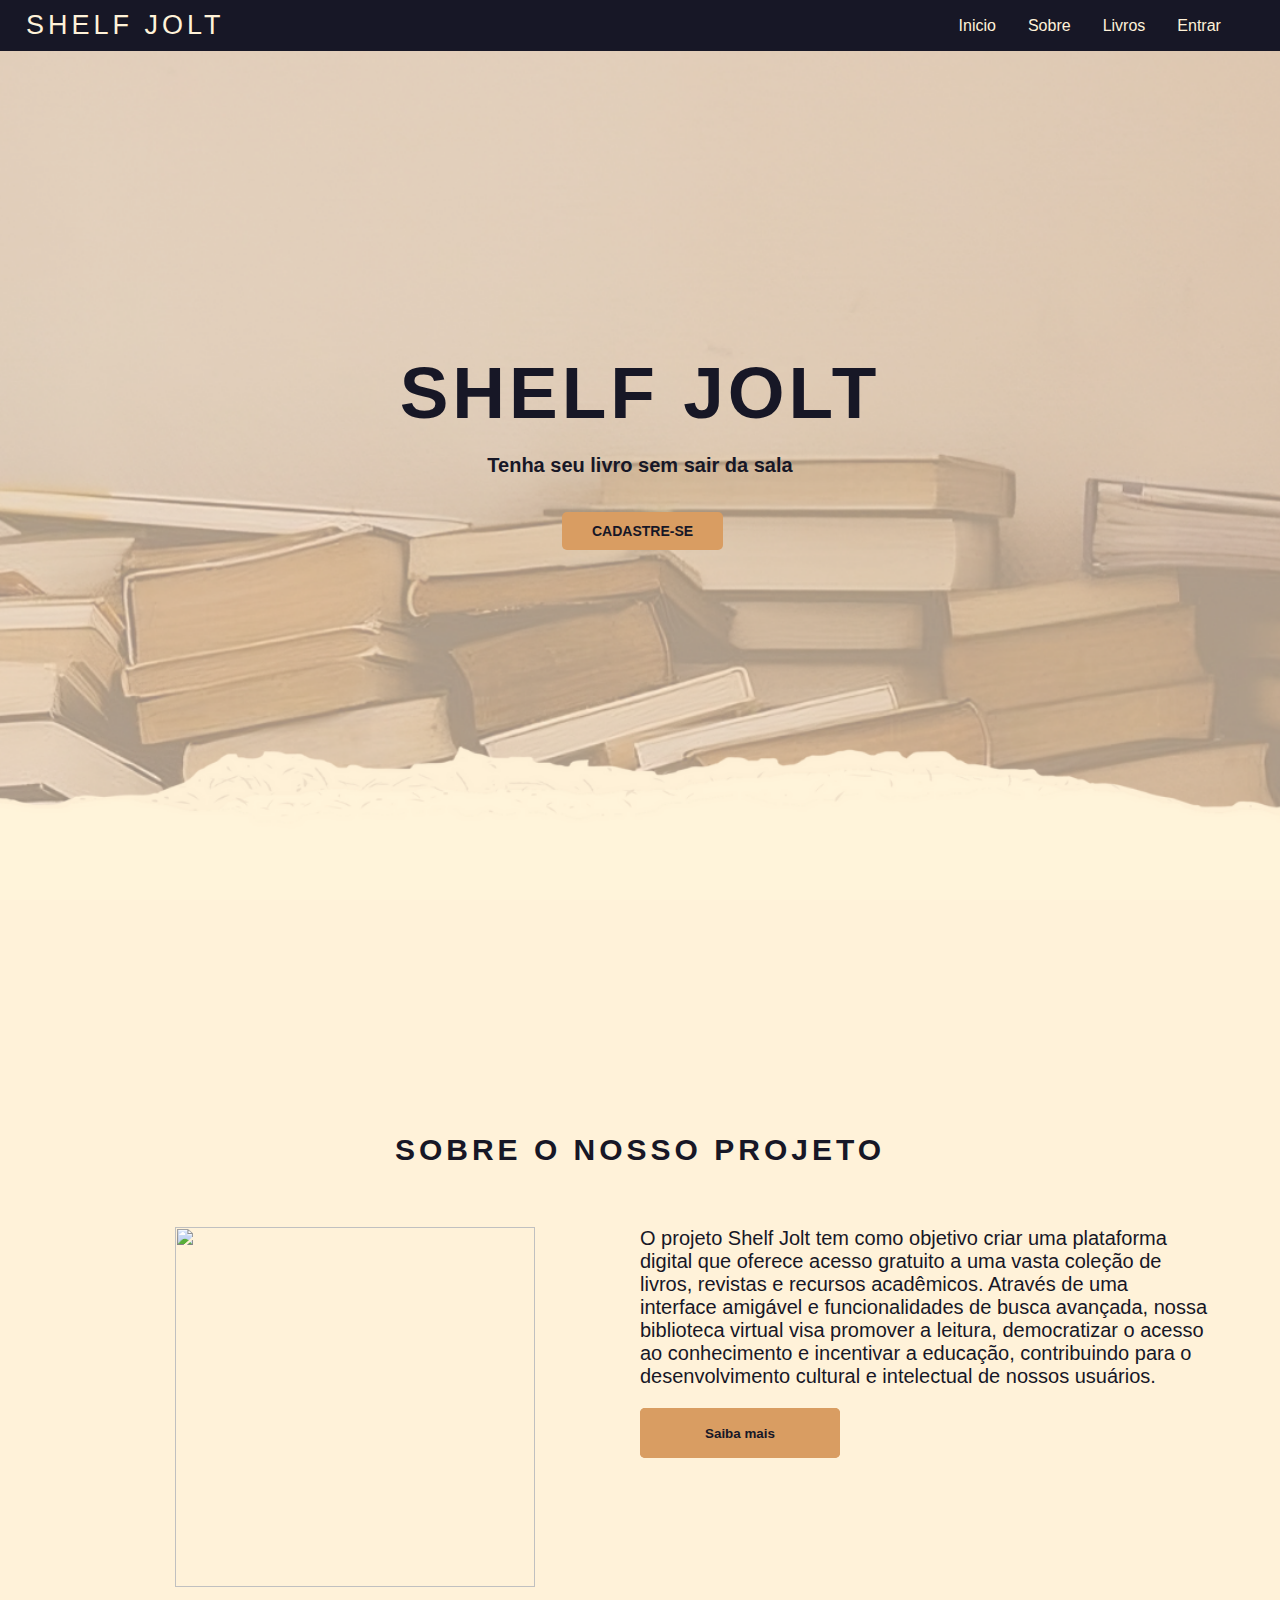
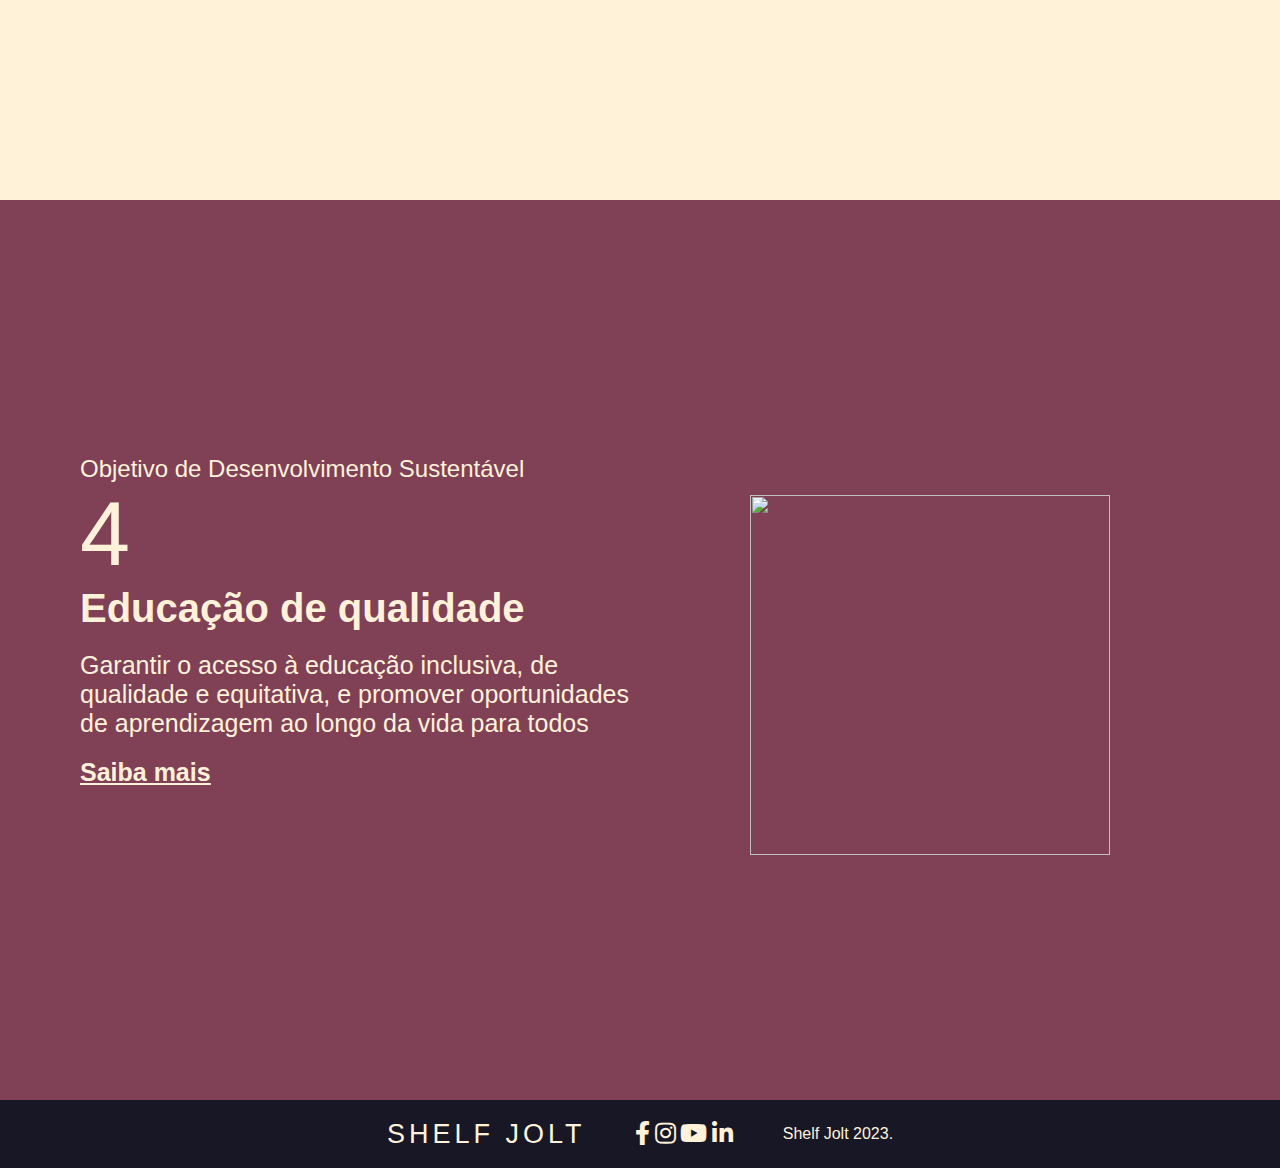
==== Pages/index.html @ 3d2c4061 "Add files via upload" ====
<!DOCTYPE html>
<html lang="pt-br">

<head>
  <link rel="shortcut icon" href="../Imgs_site/favicon.ico" type="image/x-icon">
  <link rel="stylesheet" href="../Styles/s.css" />
  <link rel="stylesheet" href="https://cdnjs.cloudflare.com/ajax/libs/font-awesome/5.13.0/css/all.min.css" />
  <meta charset="UTF-8" />
  <meta http-equiv="X-UA-Compatible" content="IE=edge" />
  <meta name="viewport" content="width=device-width, initial-scale=1.0" />
  <title>Shelf Jolt</title>
</head>

<body>
  <header>
    <nav class="nav">
      <input type="checkbox" id="nav-check" />
      <div class="nav-header">
        <div class="nav-title"><a href="../Pages/index.html">Shelf Jolt</a></div>
      </div>
      <div class="nav-btn">
        <label for="nav-check">
          <span class="span" id="span1"></span>
          <span class="span" id="span2"></span>
          <span class="span" id="span3"></span>
        </label>
      </div>
      <ul class="nav-list">
        <a href="../Pages/index.html" class="a1">Inicio</a>
        <a href="../Pages/Sobre.html" class="a1">Sobre</a>
        <a href="../Pages/Home.html" class="a1">Livros</a>
        <a href="../Pages/Login.html" class="a1">Entrar</a>
      </ul>
    </nav>
  </header>

  <div class="indsbr">
    <div class="banner">
      <h2 class="texx" id="text">Shelf Jolt</h2>
    </div>
    <div class="la">
      <h6 class="subt">Tenha seu livro sem sair da sala</h6>
    </div>
    <div class="la2">
      <a href="../Pages/Cadastro.html" class="bt btn">Cadastre-se</a>
    </div>
  </div>
  <div class="container2">
    <div class="titulo">Sobre o Nosso Projeto</div>
    <div class="conteudo2">
      <div class="conteudo">
        O projeto Shelf Jolt tem como objetivo criar uma plataforma digital que
        oferece acesso gratuito a uma vasta coleção de livros, revistas e
        recursos acadêmicos. Através de uma interface amigável e funcionalidades
        de busca avançada, nossa biblioteca virtual visa promover a leitura,
        democratizar o acesso ao conhecimento e incentivar a educação,
        contribuindo para o desenvolvimento cultural e intelectual de nossos
        usuários.
        <div class="ct_btm">
          <a href="../Pages/Sobre.html" class="sbm">
            <h6 class="sbm">Saiba mais</h6>
          </a>
        </div>
      </div>
      <div class="imagem"><img class="tdimg" src="../imgs_site/logo.png" alt=""></div>
    </div>
  </div>
  <div class="container3">
    <div class="conteudo3">
      <div class="contods">
        <h5 class="ods">Objetivo de Desenvolvimento Sustentável</h5>
        <h1 class="nods">4</h1>
        <h2 class="edu">Educação de qualidade</h2>
        <p class="ct">Garantir o acesso à educação inclusiva, de qualidade e equitativa, e promover oportunidades de
          aprendizagem ao
          longo da vida para todos</p>
        <div class="ct_btm">
          <a href="https://brasil.un.org/pt-br/sdgs/4" class="odslink">
            <h6 class="odslink">Saiba mais</h6>
          </a>
        </div>
      </div>
      <div class="imagem2"><img class="tdimg" src="../imgs_site/ODS4.png" alt=""></div>
    </div>
  </div>
  <footer>
    <div class="footer_container">
      <div class="logo">Shelf Jolt</div>
      <div class="social_media">
        <a href="https://www.facebook.com/profile.php?id=61552596995374"><i class="fab fa-facebook-f"></i></a>
        <a href="#"><i class="fab fa-instagram"></i></a>
        <a href="#"><i class="fab fa-youtube"></i></a>
        <a href="#"><i class="fab fa-linkedin-in"></i></a>
      </div>
      <p>Shelf Jolt 2023.</p>
    </div>
  </footer>
</body>

</html>
---- Styles/s.css ----
body {
  overflow: hidden;
}

html,
body {
  min-height: 300vh;
  overflow-x: hidden;
  background-color: #fff2d9;
}

* {
  margin: 0;
  padding: 0;
  box-sizing: border-box;
  font-family: Verdana, Geneva, Tahoma, sans-serif;
  cursor: default;
}

a {
  color: #fff2d9;
  text-decoration: none;
}

.logo {
  font-size: 27px;
  text-transform: uppercase;
  letter-spacing: 4px;
}

header {
  position: fixed;
  width: 100vw;
}

.nav {
  width: 100%;
  background-color: #171726;
  display: flex;
  align-items: center;
  padding: 10px;
}

.nav > .nav-header {
  flex: 0.95;
  padding-left: 1rem;
}

.nav > .nav-header > .nav-title {
  font-size: 27px;
  text-transform: uppercase;
  letter-spacing: 4px;
  color: #fff2d9;
}

.nav > .nav-list {
  display: flex;
  gap: 2rem;
}

.nav > .nav-list > li {
  list-style-type: none;
}

.nav > .nav-list > li a {
  text-decoration: none;
  color: #efefef;
}

.nav > #nav-check {
  display: none;
}

.a1:hover {
  color: #d99d62;
  cursor: pointer;
  transition: all 0.3s ease-in;
}

.banner {
  overflow: hidden;
  display: flex;
  justify-content: center;
  align-items: center;
  text-align: center;
}

#text {
  text-transform: uppercase;
  overflow: hidden;
  display: flex;
  justify-content: center;
  align-items: center;
  position: bottom;
  color: #171726;
  font-size: 73px;
  letter-spacing: 4px;
}

.la {
  overflow: hidden;
  display: flex;
  justify-content: center;
  align-items: center;
  padding-top: 20px;
}

.subt {
  color: #171726;
  font-size: 20px;
  text-align: center;
}

.la2 {
  overflow: hidden;
  display: flex;
  justify-content: center;
  align-items: center;
  padding-top: 35px;
}

.bt {
  font-weight: 700;
  font-size: 14px;
  text-transform: uppercase;
  border: none;
  margin-left: 5px;
  border-radius: 5px;
  padding: 11px 30px;
  cursor: pointer;
  display: inline-block;
  text-decoration: none;
  text-align: center;
}

.btn {
  background: #d99d62;
  color: #171726;
}

.btn:hover {
  background: #171726;
  color: #fff2d9;
  transition: all 0.3s ease-in;
  cursor: pointer;
}

.la4 {
  overflow: hidden;
  display: flex;
  justify-content: center;
  align-items: center;
  text-transform: uppercase;
  padding-top: 40px;
  font-size: 24px;
}

.sbr {
  width: 100vw;
  height: 100vh;
  display: flex;
  flex-direction: row;
  justify-content: center;
  align-items: center;
  background: url("../Imgs_site/Home.png") no-repeat center center;
  background-size: cover;
  height: 90vh;
}

.indsbr {
  background: url("../Imgs_site/Home.png") no-repeat center center;
  background-size: cover;
  min-height: 100vh;
  display: flex;
  flex-direction: column;
  justify-content: center;
}

.container2 {
  min-height: 100vh;
  display: flex;
  flex-direction: column;
  align-items: center;
  justify-content: center;
  padding: 50px;
}

.container3 {
  min-height: 100vh;
  display: flex;
  flex-direction: column;
  align-items: center;
  justify-content: center;
  background-color: #804055;
  padding: 50px;
}

.titulo {
  color: #171726;
  padding: 40px;
  font-weight: bold;
  text-transform: uppercase;
  display: flex;
  font-size: 30px;
  letter-spacing: 4px;
}

.conteudo {
  display: flex;
  color: #171726;
  text-align: left;
  flex: 1;
  font-size: 20px;
  flex-direction: column;
}

.conteudo2 {
  display: flex;
  padding: 20px;
  justify-content: center;
  flex-direction: row-reverse;
}

.conteudo3 {
  display: flex;
  padding: 20px;
  justify-content: center;
  flex-direction: row;
}

.imagem {
  display: flex;
  flex: 1;
  justify-content: center;
}

.imagem2 {
  display: flex;
  flex: 1;
  justify-content: center;
  padding-top: 50px;
}

.tdimg {
  width: 360px;
  height: 360px;
}

.ct_btm {
  display: flex;
  align-items: center;
  padding-top: 20px;
}

.box {
  width: 70%;
  height: 100%;
  background: #fff;
  border-radius: 30px;
}

.tbll {
  margin-top: 5%;
  text-align: center;
}

.blla {
  margin-left: 10%;
  margin-right: 10%;
  margin-top: 20%;
  font-family: Verdana, Geneva, Tahoma, sans-serif;
  text-align: center;
  font-size: 18px;
}

.sbm {
  display: flex;
  align-items: center;
  justify-content: center;
  background: #d99d62;
  color: #171726;
  border-radius: 5px;
  width: 200px;
  height: 50px;
}

.sbm:hover {
  color: #fff2d9;
  background-color: #171726;
  transition: all 0.3s ease-in;
  cursor: pointer;
}

footer {
  color: #fff2d9;
  position: sticky;
  bottom: 0;
  width: 100%;
}

.logo {
  font-size: 27px;
  text-transform: uppercase;
  letter-spacing: 4px;
  color: #fff2d9;
}

.footer_container {
  width: 100vw;
  margin: auto;
  padding: 0;
  display: flex;
  justify-content: center;
  align-items: center;
  flex-wrap: wrap;
  background-color: #171726;
}

.social_media {
  margin: 20px 50px;
}

.social_media a {
  color: #fff2d9;
  font-size: 24px;
  text-decoration: none;
}

.social_media a:hover {
  color: #d99d62;
  transition: all 0.3s ease-out;
}

i {
  cursor: pointer;
}

.contods {
  padding: 10px;
  flex: 1;
}

.ods {
  font-size: 24px;
  font-weight: lighter;
  color: #fff2d9;
}

.nods {
  font-size: 90px;
  font-weight: normal;
  color: #fff2d9;
}

.edu {
  font-size: 40px;
  font-weight: bold;
  color: #fff2d9;
}

.ct {
  font-size: 25px;
  padding-top: 20px;
  color: #fff2d9;
}

.odslink {
  cursor: pointer;
  text-decoration: underline;
  font-size: 25px;
}

.odslink:hover {
  color: #d99d62;
  transition: all 0.3s ease-out;
}

@media (max-width: 768px) {
  .navlist {
    flex-direction: column;
    text-align: center;
  }

  .navlist a {
    margin-left: 0;
    margin-bottom: 10px;
  }

  #text {
    font-size: 42px;
  }

  .subt {
    font-size: 15px;
  }

  .footer_container {
    flex-direction: column;
    padding: 10px;
  }

  .conteudo {
    font-size: 20px;
    text-align: center;
  }

  .tdimg {
    width: 300px;
    height: 300px;
  }

  .titulo {
    font-size: 25px;
    text-align: center;
  }

  .sbm {
    width: 150px;
    height: 45px;
  }

  .ods {
    font-size: 15px;
    font-weight: lighter;
    text-align: center;
  }

  .nods {
    font-size: 70px;
    font-weight: normal;
    text-align: center;
  }

  .edu {
    font-size: 25px;
    font-weight: bold;
    text-align: center;
  }

  .ct {
    font-size: 20px;
    padding-top: 20px;
    text-align: center;
  }

  .odslink {
    cursor: pointer;
    text-decoration: underline;
    font-size: 20px;
  }

  .conteudo2 {
    flex-direction: column-reverse;
  }

  .conteudo3 {
    flex-direction: column-reverse;
  }

  .ct_btm {
    align-items: center;
    justify-content: center;
  }
}

@media (max-width: 535px) {
  #text {
    font-size: 32px;
  }

  .subt {
    font-size: 12px;
  }

  .nav > .nav-btn {
    display: inline-block;
    position: absolute;
    right: 0;
    top: 0;
    padding-top: 0.2rem;
  }

  .nav > .nav-btn > label {
    display: inline-block;
    width: 50px;
    height: 50px;
    padding: 13px;
  }

  .nav > .nav-btn > label > .span {
    display: block;
    width: 25px;
    height: 10px;
    border-top: 2px solid #fff2d9;
  }

  .nav > .nav-btn:hover > label > .span {
    transition: all 0.3s ease-in;
    cursor: pointer;
    border-top: 2px solid #d99d62;
  }

  .a1:hover {
    transition: all 0.3s ease-in;
  }

  .nav > .nav-list {
    position: absolute;
    display: flex;
    flex-direction: column;
    width: 100%;
    background-color: #171726;
    height: 0;
    transition: all 0.3s ease-in;
    top: 53px;
    left: 0;
    overflow: hidden;
  }

  .nav > .nav-list > li {
    width: 100%;
    margin-top: 1.5rem;
  }

  .nav > #nav-check:checked ~ .nav-list {
    height: calc(100vh - 50px);
  }

  .conteudo {
    padding-top: 10px;
    font-size: 15px;
    text-align: center;
  }

  .tdimg {
    width: 200px;
    height: 200px;
  }

  .titulo {
    font-size: 20px;
    text-align: center;
  }

  .sbm {
    width: 100px;
    height: 40px;
  }

  .ods {
    padding-top: 20px;
    font-size: 13px;
    font-weight: lighter;
    text-align: center;
  }

  .nods {
    font-size: 50px;
    font-weight: normal;
    text-align: center;
  }

  .edu {
    font-size: 20px;
    font-weight: bold;
    text-align: center;
  }

  .ct {
    font-size: 15px;
    padding-top: 20px;
    text-align: center;
  }

  .odslink {
    cursor: pointer;
    text-decoration: underline;
    font-size: 15px;
  }

  .conteudo2 {
    flex-direction: column-reverse;
  }
  .conteudo3 {
    flex-direction: column-reverse;
  }

  .ct_btm {
    align-items: center;
    justify-content: center;
  }
}

::-webkit-scrollbar-track {
  -webkit-box-shadow: inset 0 0 6px rgba(0, 0, 0, 0);
  background-color: rgba(0, 0, 0, 0);
}

::-webkit-scrollbar {
  width: 5px;
  height: 5px;
  background-color: #f5f5f5;
}

::-webkit-scrollbar-thumb {
  background-image: -webkit-gradient(
    linear,
    left bottom,
    left top,
    color-stop(0.3, #804055),
    color-stop(0.7, #804055),
    color-stop(0.9, #804055)
  );
}
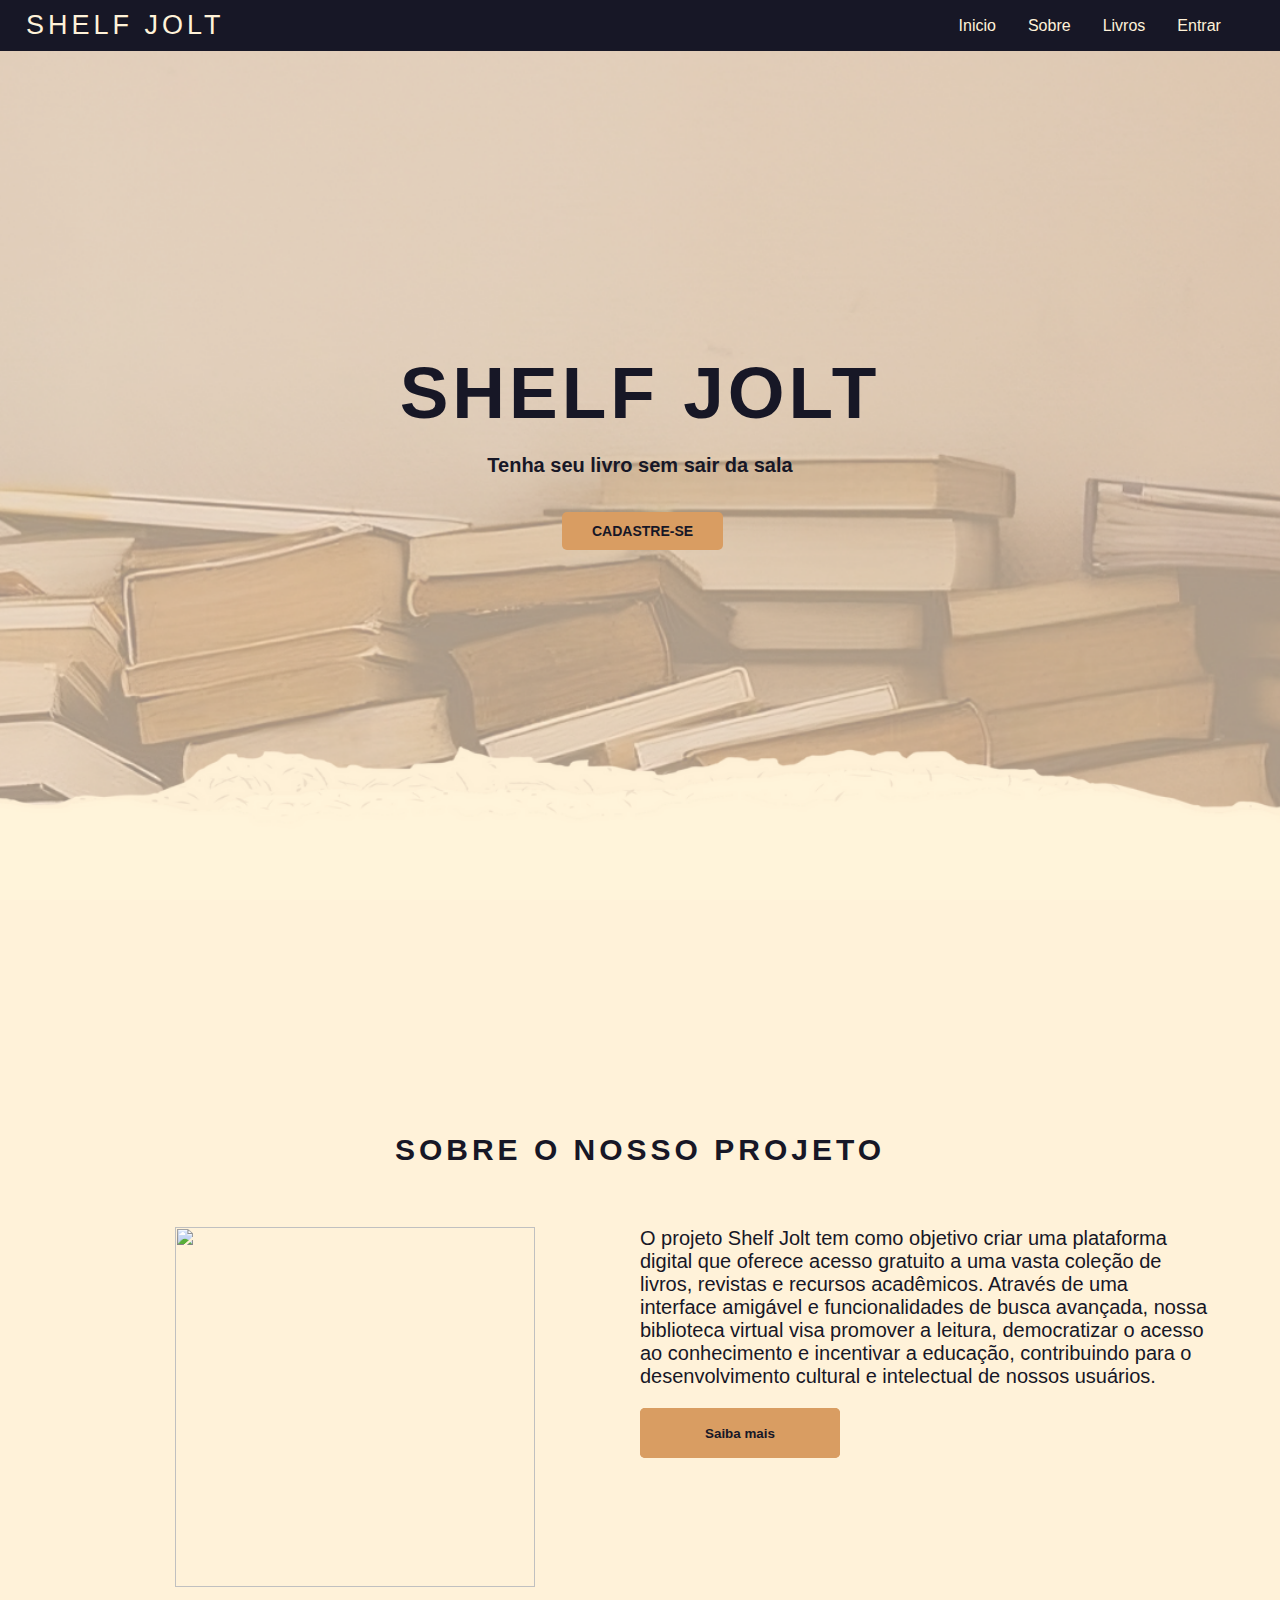
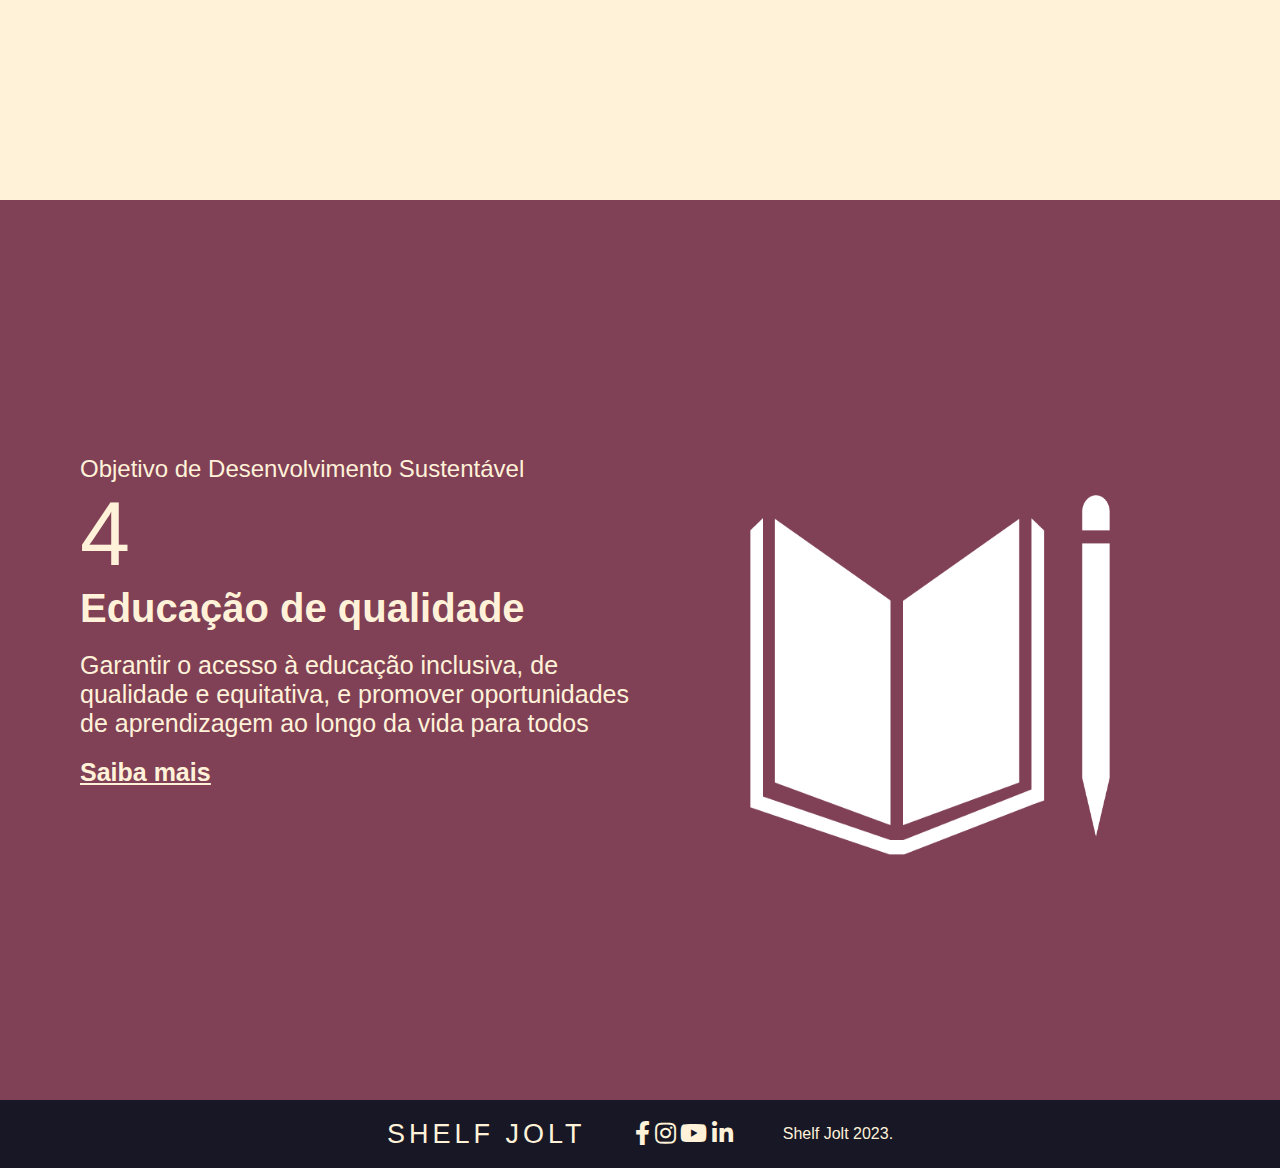
==== commit 95476eb2: "Update index.html" ====
--- a/Pages/index.html
+++ b/Pages/index.html
@@ -62,7 +62,7 @@
           </a>
         </div>
       </div>
-      <div class="imagem"><img class="tdimg" src="../imgs_site/logo.png" alt=""></div>
+      <div class="imagem"><img class="tdimg" src="../Imgs_site/logo.png" alt=""></div>
     </div>
   </div>
   <div class="container3">
@@ -80,7 +80,7 @@
           </a>
         </div>
       </div>
-      <div class="imagem2"><img class="tdimg" src="../imgs_site/ODS4.png" alt=""></div>
+      <div class="imagem2"><img class="tdimg" src="../Imgs_site/ODS4.png" alt=""></div>
     </div>
   </div>
   <footer>
@@ -97,4 +97,4 @@
   </footer>
 </body>
 
-</html>+</html>
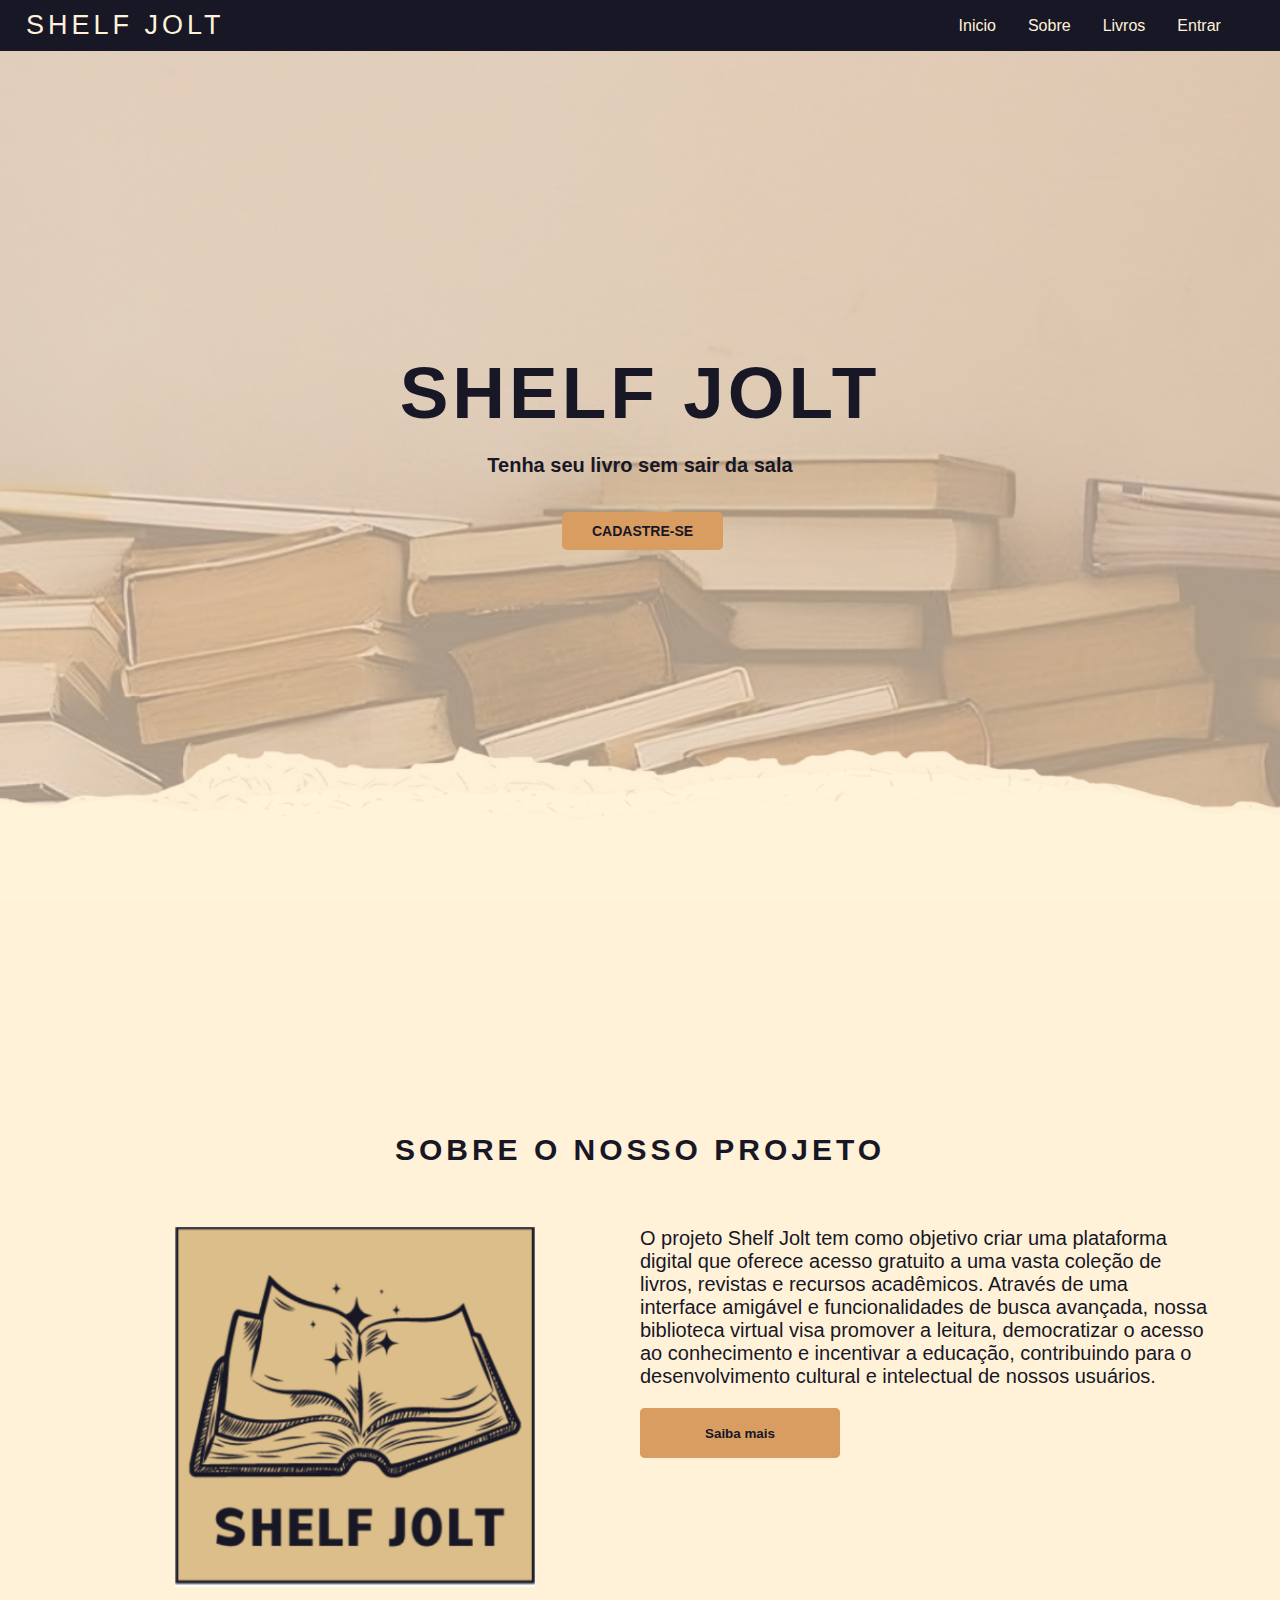
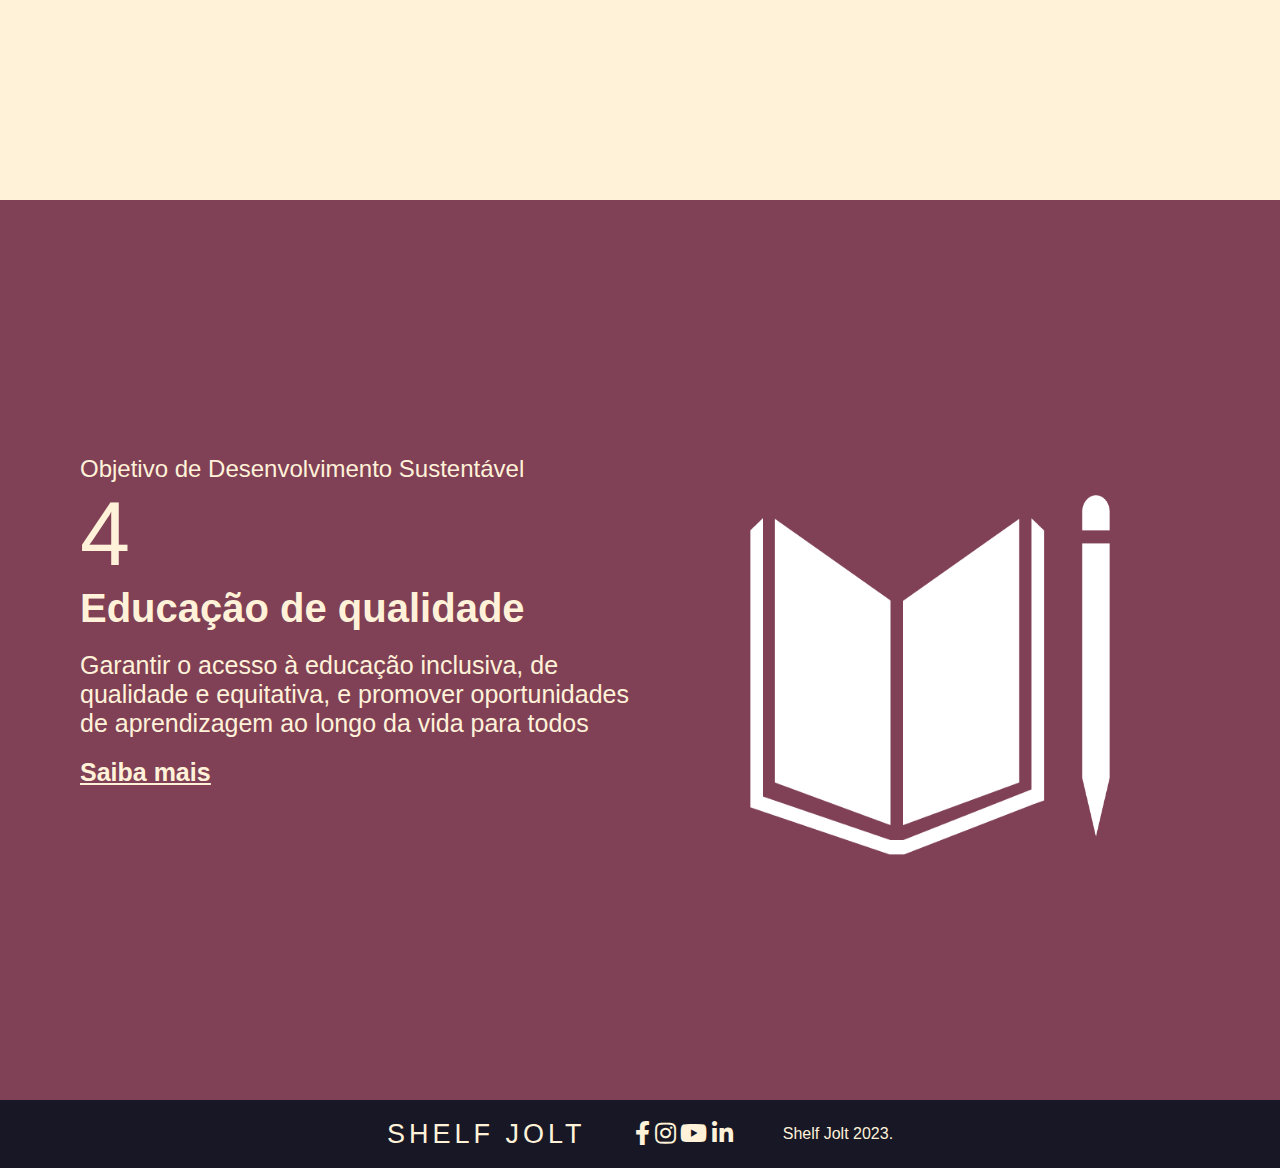
==== commit 4ac2b834: "Update index.html" ====
--- a/Pages/index.html
+++ b/Pages/index.html
@@ -62,7 +62,7 @@
           </a>
         </div>
       </div>
-      <div class="imagem"><img class="tdimg" src="../Imgs_site/logo.png" alt=""></div>
+      <div class="imagem"><img class="tdimg" src="../Imgs_site/Logo.png" alt=""></div>
     </div>
   </div>
   <div class="container3">
